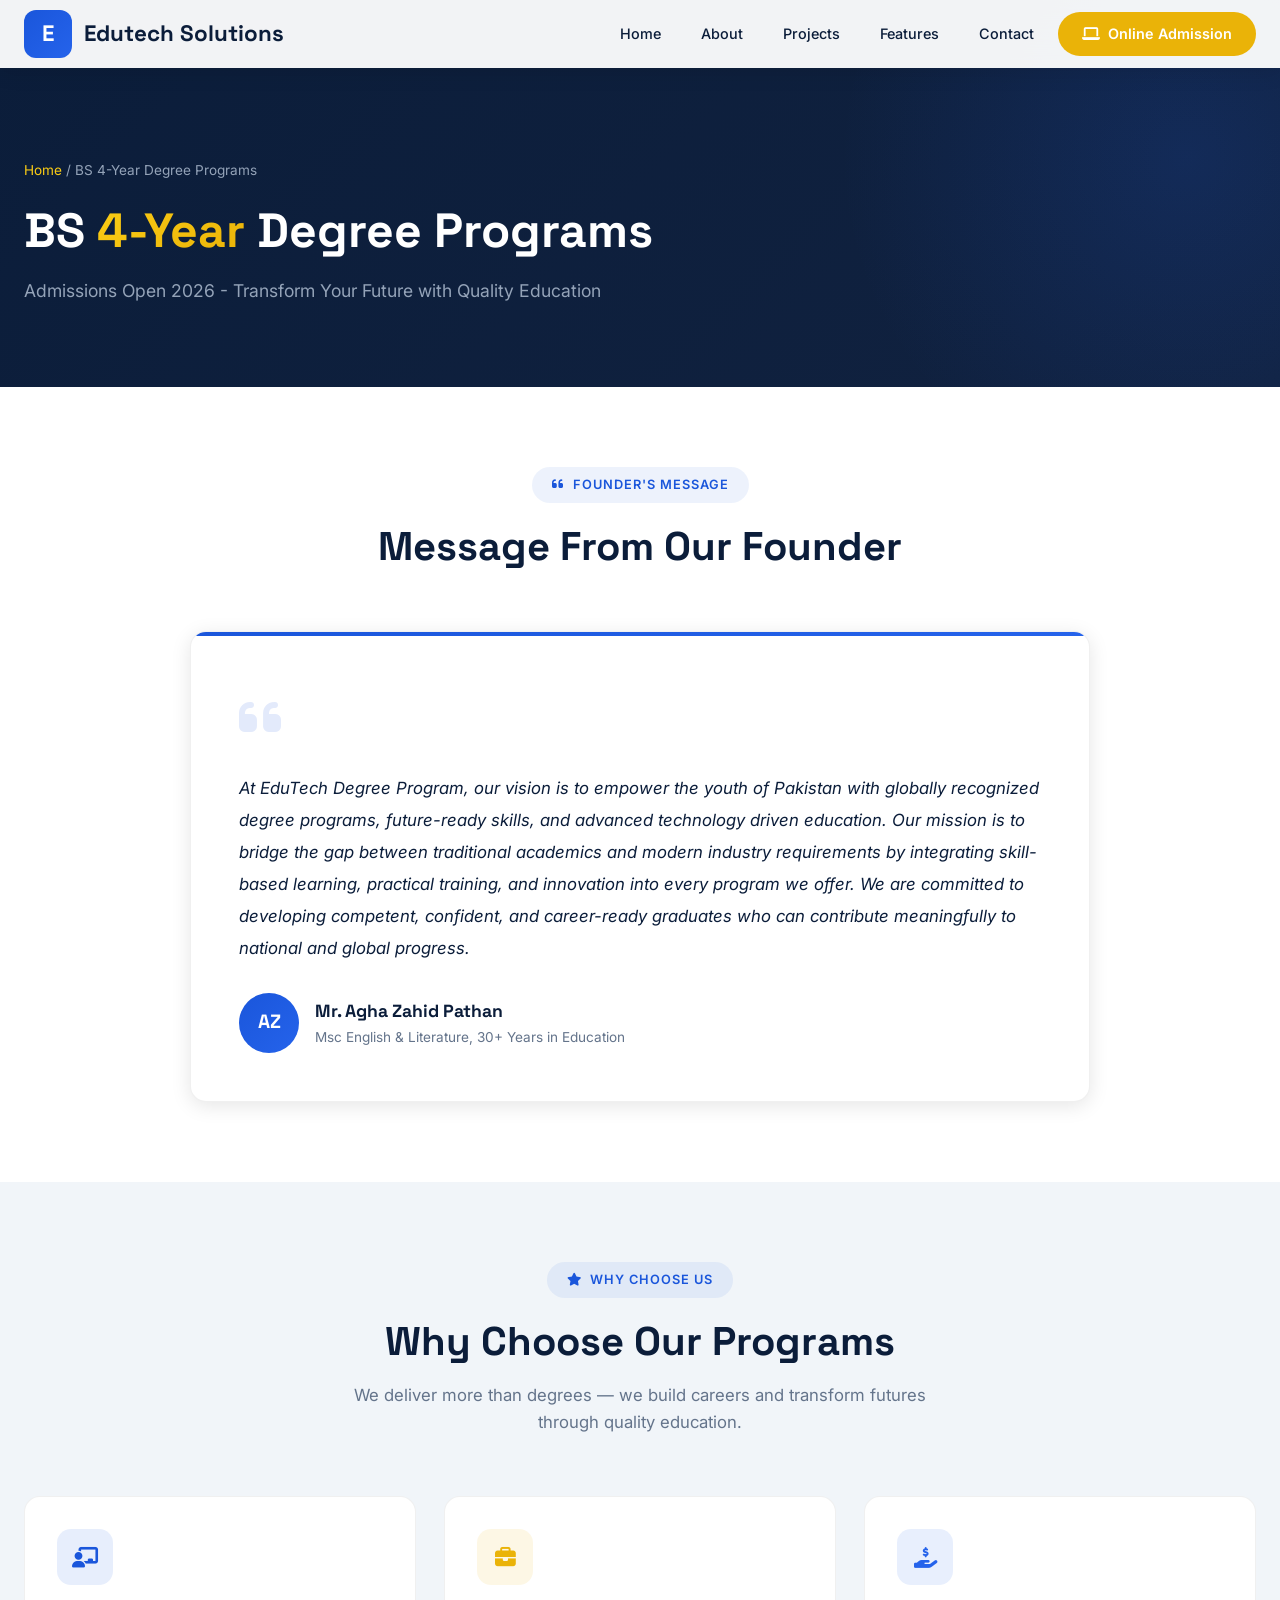
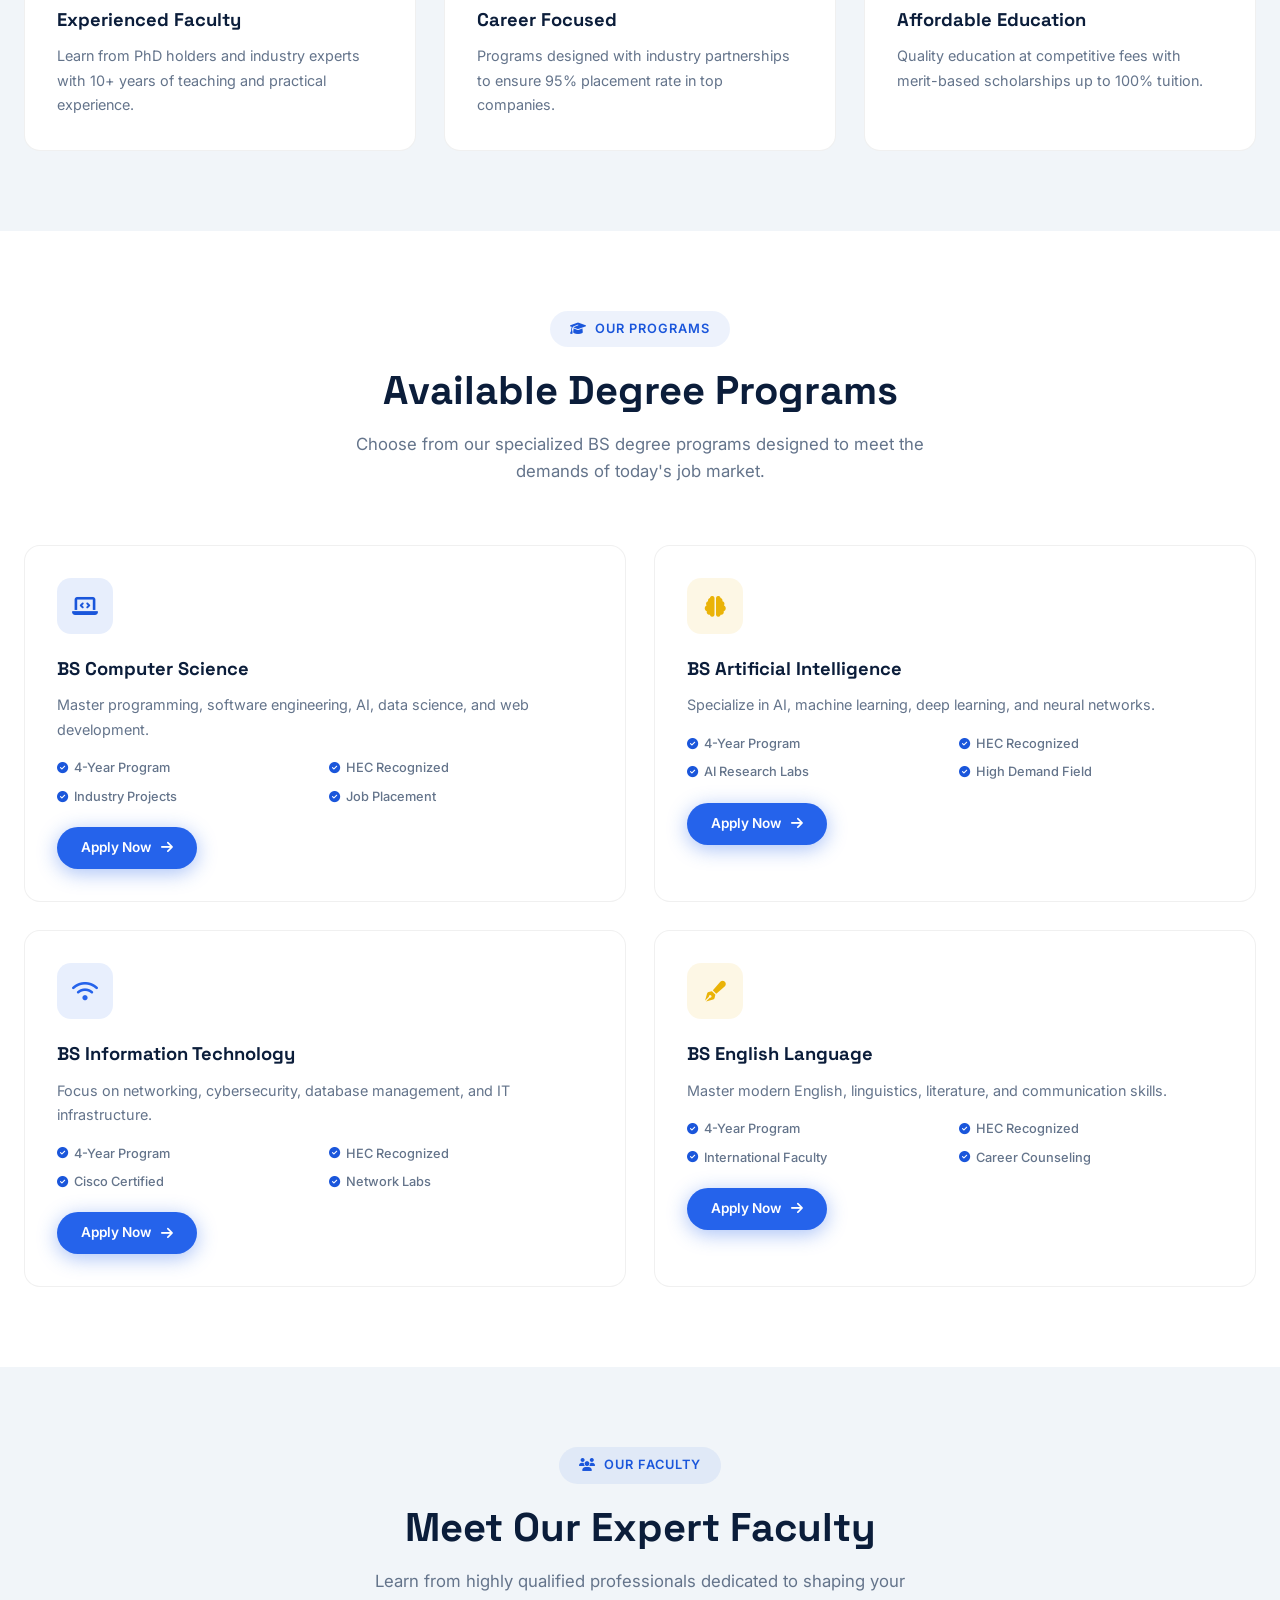
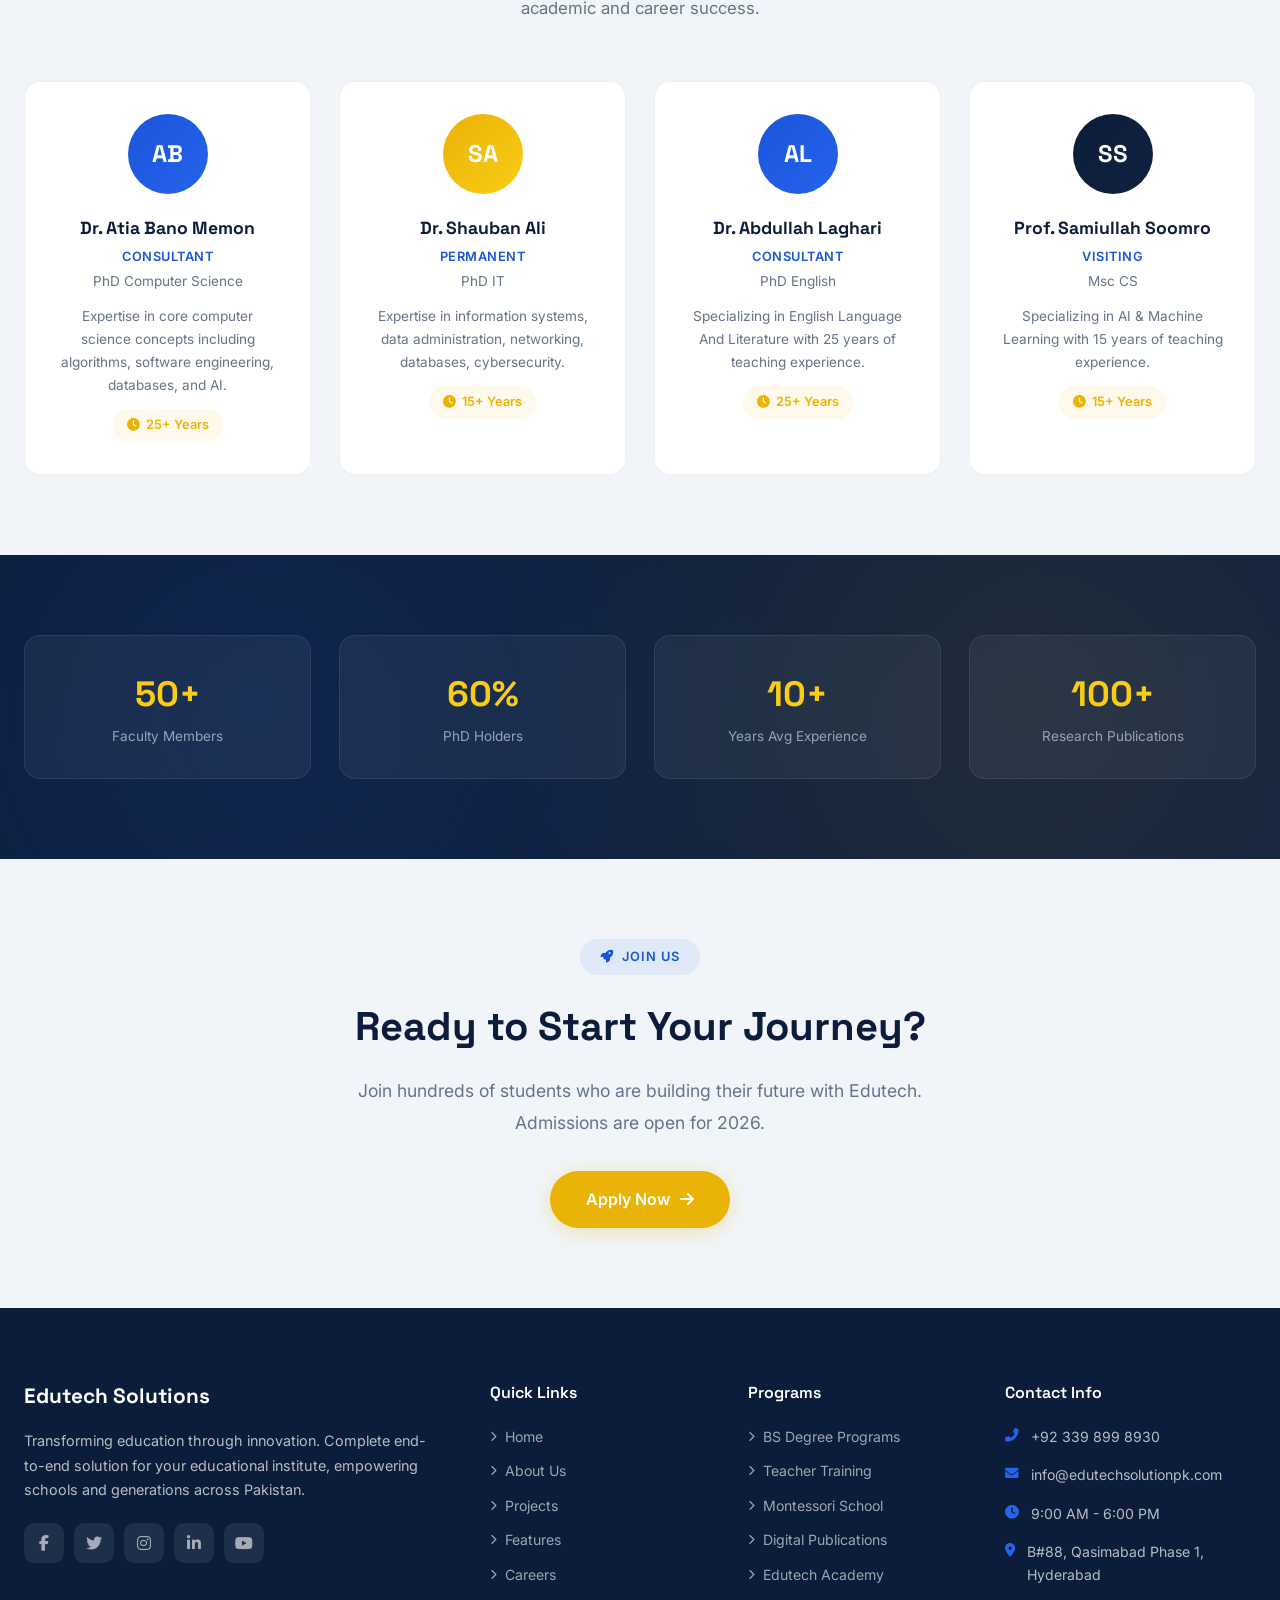
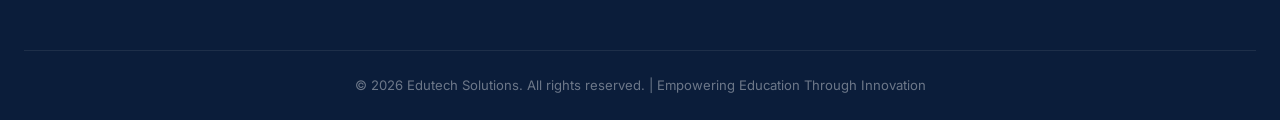
==== apply.html @ aa43ed93 "Initial commit - Edutech Solutions website" ====
<!DOCTYPE html>
<html lang="en">
<head>
    <meta charset="UTF-8">
    <meta name="viewport" content="width=device-width, initial-scale=1.0">
    <title>BS Degree Programs & Admission - Edutech Solutions Pakistan</title>
    <link rel="preconnect" href="https://fonts.googleapis.com">
    <link href="https://fonts.googleapis.com/css2?family=Inter:wght@300;400;500;600;700;800;900&family=Space+Grotesk:wght@400;500;600;700&display=swap" rel="stylesheet">
    <link rel="stylesheet" href="https://cdnjs.cloudflare.com/ajax/libs/font-awesome/6.5.0/css/all.min.css">
    <link rel="stylesheet" href="styles.css">
    <style>
        .program-card {
            background: var(--white);
            border: 1px solid rgba(0,0,0,0.06);
            border-radius: var(--radius);
            padding: 32px;
            transition: all 0.4s cubic-bezier(0.4, 0, 0.2, 1);
            position: relative;
            overflow: hidden;
        }
        .program-card::before {
            content: '';
            position: absolute;
            top: 0; left: 0; right: 0;
            height: 4px;
            background: var(--gradient-1);
            transform: scaleX(0);
            transition: transform 0.4s ease;
        }
        .program-card:hover::before {
            transform: scaleX(1);
        }
        .program-card:hover {
            transform: translateY(-6px);
            box-shadow: var(--shadow-lg);
            border-color: transparent;
        }
        .program-card .card-icon {
            width: 56px; height: 56px;
            border-radius: 14px;
            display: flex;
            align-items: center;
            justify-content: center;
            font-size: 1.3rem;
            margin-bottom: 20px;
            background: rgba(26,86,219,0.1);
            color: var(--primary);
        }
        .program-card h3 {
            font-family: 'Space Grotesk', sans-serif;
            font-size: 1.15rem;
            font-weight: 700;
            color: var(--dark);
            margin-bottom: 10px;
        }
        .program-card p {
            color: var(--gray);
            font-size: 0.9rem;
            line-height: 1.7;
            margin-bottom: 16px;
        }
        .program-card .btn {
            padding: 10px 24px;
            font-size: 0.85rem;
        }
        .features-grid {
            display: grid;
            grid-template-columns: 1fr 1fr;
            gap: 8px;
            margin-bottom: 20px;
        }
        .features-grid span {
            display: inline-flex;
            align-items: center;
            gap: 6px;
            font-size: 0.8rem;
            color: var(--gray);
            font-weight: 500;
        }
        .features-grid span i {
            color: var(--primary);
            font-size: 0.7rem;
        }
        .founder-card {
            max-width: 900px;
            margin: 0 auto;
            background: var(--white);
            border: 1px solid rgba(0,0,0,0.06);
            border-radius: var(--radius);
            padding: 48px;
            position: relative;
            overflow: hidden;
            box-shadow: var(--shadow-md);
        }
        .founder-card::before {
            content: '';
            position: absolute;
            top: 0; left: 0; right: 0;
            height: 4px;
            background: var(--gradient-1);
        }
        .founder-card .quote-icon {
            font-size: 3rem;
            color: rgba(26,86,219,0.12);
            margin-bottom: 16px;
        }
        .founder-card blockquote {
            font-size: 1.05rem;
            line-height: 1.9;
            color: var(--dark);
            font-style: italic;
            margin-bottom: 28px;
            position: relative;
        }
        .founder-card .founder-info {
            display: flex;
            align-items: center;
            gap: 16px;
        }
        .founder-card .founder-avatar {
            width: 60px; height: 60px;
            border-radius: 50%;
            background: var(--gradient-1);
            display: flex;
            align-items: center;
            justify-content: center;
            color: var(--white);
            font-size: 1.2rem;
            font-weight: 700;
            font-family: 'Space Grotesk', sans-serif;
            flex-shrink: 0;
        }
        .founder-card .founder-name {
            font-family: 'Space Grotesk', sans-serif;
            font-size: 1.1rem;
            font-weight: 700;
            color: var(--dark);
            margin-bottom: 2px;
        }
        .founder-card .founder-title {
            font-size: 0.85rem;
            color: var(--gray);
        }
        .faculty-card {
            background: var(--white);
            border: 1px solid rgba(0,0,0,0.06);
            border-radius: var(--radius);
            padding: 32px;
            text-align: center;
            transition: all 0.4s cubic-bezier(0.4, 0, 0.2, 1);
        }
        .faculty-card:hover {
            transform: translateY(-6px);
            box-shadow: var(--shadow-lg);
            border-color: transparent;
        }
        .faculty-card .avatar {
            width: 80px; height: 80px;
            border-radius: 50%;
            background: var(--gradient-1);
            display: flex;
            align-items: center;
            justify-content: center;
            margin: 0 auto 20px;
            color: var(--white);
            font-size: 1.5rem;
            font-weight: 700;
            font-family: 'Space Grotesk', sans-serif;
        }
        .faculty-card h3 {
            font-family: 'Space Grotesk', sans-serif;
            font-size: 1.1rem;
            font-weight: 700;
            color: var(--dark);
            margin-bottom: 4px;
        }
        .faculty-card .designation {
            font-size: 0.8rem;
            color: var(--primary);
            font-weight: 600;
            text-transform: uppercase;
            letter-spacing: 0.5px;
            margin-bottom: 4px;
        }
        .faculty-card .qualification {
            font-size: 0.85rem;
            color: var(--gray);
            margin-bottom: 12px;
        }
        .faculty-card p {
            font-size: 0.85rem;
            color: var(--gray);
            line-height: 1.7;
            margin-bottom: 12px;
        }
        .faculty-card .experience {
            display: inline-flex;
            align-items: center;
            gap: 6px;
            font-size: 0.8rem;
            font-weight: 600;
            color: var(--accent);
            background: rgba(234,179,8,0.08);
            padding: 6px 14px;
            border-radius: 50px;
        }
        .stats-section {
            background: var(--gradient-2);
            position: relative;
            overflow: hidden;
        }
        .stats-section::before {
            content: '';
            position: absolute; inset: 0;
            background-image: radial-gradient(circle at 20% 50%, rgba(37,99,235,0.1) 0%, transparent 50%),
            radial-gradient(circle at 80% 50%, rgba(234,179,8,0.08) 0%, transparent 50%);
        }
        .stats-section .container { position: relative; z-index: 2; }
        .stats-grid {
            display: grid;
            grid-template-columns: repeat(4, 1fr);
            gap: 28px;
        }
        .cta-section {
            background: var(--light);
            text-align: center;
        }
        .cta-section h2 {
            font-family: 'Space Grotesk', sans-serif;
            font-size: 2.5rem;
            font-weight: 800;
            color: var(--dark);
            margin-bottom: 16px;
        }
        .cta-section p {
            color: var(--gray);
            font-size: 1.1rem;
            max-width: 600px;
            margin: 0 auto 32px;
            line-height: 1.8;
        }
        @media (max-width: 768px) {
            .features-grid {
                grid-template-columns: 1fr;
            }
            .founder-card {
                padding: 28px;
            }
            .stats-grid {
                grid-template-columns: 1fr 1fr;
            }
            .cta-section h2 {
                font-size: 1.8rem;
            }
        }
    </style>
</head>
<body>

    <!-- Navbar -->
    <nav class="navbar" id="navbar">
        <div class="container">
            <a href="index.html" class="logo">
                <div class="logo-icon">E</div>
                <span class="logo-text">Edutech Solutions</span>
            </a>
            <ul class="nav-links" id="navLinks">
                <li><a href="index.html">Home</a></li>
                <li><a href="index.html#about">About</a></li>
                <li><a href="index.html#projects">Projects</a></li>
                <li><a href="index.html#features">Features</a></li>
                <li><a href="index.html#contact">Contact</a></li>
                <li><a href="apply.html" class="nav-cta"><i class="fas fa-laptop"></i> Online Admission</a></li>
            </ul>
            <div class="hamburger" id="hamburger">
                <span></span>
                <span></span>
                <span></span>
            </div>
        </div>
    </nav>

    <!-- Page Hero -->
    <section class="page-hero">
        <div class="container">
            <div class="breadcrumb">
                <a href="index.html">Home</a> / BS 4-Year Degree Programs
            </div>
            <h1>BS <span class="highlight">4-Year</span> Degree Programs</h1>
            <p>Admissions Open 2026 - Transform Your Future with Quality Education</p>
        </div>
    </section>

    <!-- Founder's Message -->
    <section>
        <div class="container">
            <div class="section-header reveal">
                <div class="section-tag"><i class="fas fa-quote-left"></i> Founder's Message</div>
                <h2>Message From Our Founder</h2>
            </div>
            <div class="founder-card reveal">
                <div class="quote-icon"><i class="fas fa-quote-left"></i></div>
                <blockquote>
                    At EduTech Degree Program, our vision is to empower the youth of Pakistan with globally recognized degree programs, future-ready skills, and advanced technology driven education. Our mission is to bridge the gap between traditional academics and modern industry requirements by integrating skill-based learning, practical training, and innovation into every program we offer. We are committed to developing competent, confident, and career-ready graduates who can contribute meaningfully to national and global progress.
                </blockquote>
                <div class="founder-info">
                    <div class="founder-avatar">AZ</div>
                    <div>
                        <div class="founder-name">Mr. Agha Zahid Pathan</div>
                        <div class="founder-title">Msc English & Literature, 30+ Years in Education</div>
                    </div>
                </div>
            </div>
        </div>
    </section>

    <!-- Why Choose Us -->
    <section style="background: var(--light);">
        <div class="container">
            <div class="section-header reveal">
                <div class="section-tag"><i class="fas fa-star"></i> Why Choose Us</div>
                <h2>Why Choose Our Programs</h2>
                <p>We deliver more than degrees — we build careers and transform futures through quality education.</p>
            </div>
            <div class="card-grid card-grid-3">
                <div class="card reveal">
                    <div class="card-icon ci-blue"><i class="fas fa-chalkboard-teacher"></i></div>
                    <h3>Experienced Faculty</h3>
                    <p>Learn from PhD holders and industry experts with 10+ years of teaching and practical experience.</p>
                </div>
                <div class="card reveal">
                    <div class="card-icon ci-yellow"><i class="fas fa-briefcase"></i></div>
                    <h3>Career Focused</h3>
                    <p>Programs designed with industry partnerships to ensure 95% placement rate in top companies.</p>
                </div>
                <div class="card reveal">
                    <div class="card-icon ci-blue-light"><i class="fas fa-hand-holding-usd"></i></div>
                    <h3>Affordable Education</h3>
                    <p>Quality education at competitive fees with merit-based scholarships up to 100% tuition.</p>
                </div>
            </div>
        </div>
    </section>

    <!-- Degree Programs -->
    <section>
        <div class="container">
            <div class="section-header reveal">
                <div class="section-tag"><i class="fas fa-graduation-cap"></i> Our Programs</div>
                <h2>Available Degree Programs</h2>
                <p>Choose from our specialized BS degree programs designed to meet the demands of today's job market.</p>
            </div>
            <div class="card-grid card-grid-2">
                <div class="program-card reveal">
                    <div class="card-icon"><i class="fas fa-laptop-code"></i></div>
                    <h3>BS Computer Science</h3>
                    <p>Master programming, software engineering, AI, data science, and web development.</p>
                    <div class="features-grid">
                        <span><i class="fas fa-check-circle"></i> 4-Year Program</span>
                        <span><i class="fas fa-check-circle"></i> HEC Recognized</span>
                        <span><i class="fas fa-check-circle"></i> Industry Projects</span>
                        <span><i class="fas fa-check-circle"></i> Job Placement</span>
                    </div>
                    <a href="#apply" class="btn btn-primary">Apply Now <i class="fas fa-arrow-right"></i></a>
                </div>
                <div class="program-card reveal">
                    <div class="card-icon" style="background: rgba(234,179,8,0.1); color: var(--accent);"><i class="fas fa-brain"></i></div>
                    <h3>BS Artificial Intelligence</h3>
                    <p>Specialize in AI, machine learning, deep learning, and neural networks.</p>
                    <div class="features-grid">
                        <span><i class="fas fa-check-circle"></i> 4-Year Program</span>
                        <span><i class="fas fa-check-circle"></i> HEC Recognized</span>
                        <span><i class="fas fa-check-circle"></i> AI Research Labs</span>
                        <span><i class="fas fa-check-circle"></i> High Demand Field</span>
                    </div>
                    <a href="#apply" class="btn btn-primary">Apply Now <i class="fas fa-arrow-right"></i></a>
                </div>
                <div class="program-card reveal">
                    <div class="card-icon" style="background: rgba(37,99,235,0.1); color: var(--primary-light);"><i class="fas fa-wifi"></i></div>
                    <h3>BS Information Technology</h3>
                    <p>Focus on networking, cybersecurity, database management, and IT infrastructure.</p>
                    <div class="features-grid">
                        <span><i class="fas fa-check-circle"></i> 4-Year Program</span>
                        <span><i class="fas fa-check-circle"></i> HEC Recognized</span>
                        <span><i class="fas fa-check-circle"></i> Cisco Certified</span>
                        <span><i class="fas fa-check-circle"></i> Network Labs</span>
                    </div>
                    <a href="#apply" class="btn btn-primary">Apply Now <i class="fas fa-arrow-right"></i></a>
                </div>
                <div class="program-card reveal">
                    <div class="card-icon" style="background: rgba(234,179,8,0.1); color: var(--accent);"><i class="fas fa-pen-fancy"></i></div>
                    <h3>BS English Language</h3>
                    <p>Master modern English, linguistics, literature, and communication skills.</p>
                    <div class="features-grid">
                        <span><i class="fas fa-check-circle"></i> 4-Year Program</span>
                        <span><i class="fas fa-check-circle"></i> HEC Recognized</span>
                        <span><i class="fas fa-check-circle"></i> International Faculty</span>
                        <span><i class="fas fa-check-circle"></i> Career Counseling</span>
                    </div>
                    <a href="#apply" class="btn btn-primary">Apply Now <i class="fas fa-arrow-right"></i></a>
                </div>
            </div>
        </div>
    </section>

    <!-- Faculty Section -->
    <section style="background: var(--light);">
        <div class="container">
            <div class="section-header reveal">
                <div class="section-tag"><i class="fas fa-users"></i> Our Faculty</div>
                <h2>Meet Our Expert Faculty</h2>
                <p>Learn from highly qualified professionals dedicated to shaping your academic and career success.</p>
            </div>
            <div class="card-grid card-grid-4">
                <div class="faculty-card reveal">
                    <div class="avatar">AB</div>
                    <h3>Dr. Atia Bano Memon</h3>
                    <div class="designation">Consultant</div>
                    <div class="qualification">PhD Computer Science</div>
                    <p>Expertise in core computer science concepts including algorithms, software engineering, databases, and AI.</p>
                    <div class="experience"><i class="fas fa-clock"></i> 25+ Years</div>
                </div>
                <div class="faculty-card reveal">
                    <div class="avatar" style="background: linear-gradient(135deg, #eab308 0%, #facc15 100%);">SA</div>
                    <h3>Dr. Shauban Ali</h3>
                    <div class="designation">Permanent</div>
                    <div class="qualification">PhD IT</div>
                    <p>Expertise in information systems, data administration, networking, databases, cybersecurity.</p>
                    <div class="experience"><i class="fas fa-clock"></i> 15+ Years</div>
                </div>
                <div class="faculty-card reveal">
                    <div class="avatar" style="background: linear-gradient(135deg, #1a56db 0%, #2563eb 100%);">AL</div>
                    <h3>Dr. Abdullah Laghari</h3>
                    <div class="designation">Consultant</div>
                    <div class="qualification">PhD English</div>
                    <p>Specializing in English Language And Literature with 25 years of teaching experience.</p>
                    <div class="experience"><i class="fas fa-clock"></i> 25+ Years</div>
                </div>
                <div class="faculty-card reveal">
                    <div class="avatar" style="background: linear-gradient(135deg, #0b1d3a 0%, #112240 100%);">SS</div>
                    <h3>Prof. Samiullah Soomro</h3>
                    <div class="designation">Visiting</div>
                    <div class="qualification">Msc CS</div>
                    <p>Specializing in AI & Machine Learning with 15 years of teaching experience.</p>
                    <div class="experience"><i class="fas fa-clock"></i> 15+ Years</div>
                </div>
            </div>
        </div>
    </section>

    <!-- Stats Section -->
    <section class="stats-section" style="padding: 80px 0;">
        <div class="container">
            <div class="stats-grid">
                <div class="stat-box reveal">
                    <h3>50+</h3>
                    <p>Faculty Members</p>
                </div>
                <div class="stat-box reveal">
                    <h3>60%</h3>
                    <p>PhD Holders</p>
                </div>
                <div class="stat-box reveal">
                    <h3>10+</h3>
                    <p>Years Avg Experience</p>
                </div>
                <div class="stat-box reveal">
                    <h3>100+</h3>
                    <p>Research Publications</p>
                </div>
            </div>
        </div>
    </section>

    <!-- CTA Section -->
    <section class="cta-section">
        <div class="container">
            <div class="reveal">
                <div class="section-tag"><i class="fas fa-rocket"></i> Join Us</div>
                <h2>Ready to Start Your Journey?</h2>
                <p>Join hundreds of students who are building their future with Edutech. Admissions are open for 2026.</p>
                <a href="#apply" class="btn btn-accent" style="font-size: 1rem; padding: 16px 36px;">Apply Now <i class="fas fa-arrow-right"></i></a>
            </div>
        </div>
    </section>

    <!-- Footer -->
    <footer class="footer">
        <div class="container">
            <div class="footer-grid">
                <div class="footer-brand">
                    <span class="logo-text">Edutech Solutions</span>
                    <p>Transforming education through innovation. Complete end-to-end solution for your educational institute, empowering schools and generations across Pakistan.</p>
                    <div class="social-links">
                        <a href="#"><i class="fab fa-facebook-f"></i></a>
                        <a href="#"><i class="fab fa-twitter"></i></a>
                        <a href="#"><i class="fab fa-instagram"></i></a>
                        <a href="#"><i class="fab fa-linkedin-in"></i></a>
                        <a href="#"><i class="fab fa-youtube"></i></a>
                    </div>
                </div>
                <div>
                    <h4>Quick Links</h4>
                    <ul class="footer-links">
                        <li><a href="index.html"><i class="fas fa-chevron-right" style="font-size:0.65rem;"></i> Home</a></li>
                        <li><a href="index.html#about"><i class="fas fa-chevron-right" style="font-size:0.65rem;"></i> About Us</a></li>
                        <li><a href="index.html#projects"><i class="fas fa-chevron-right" style="font-size:0.65rem;"></i> Projects</a></li>
                        <li><a href="index.html#features"><i class="fas fa-chevron-right" style="font-size:0.65rem;"></i> Features</a></li>
                        <li><a href="career.html"><i class="fas fa-chevron-right" style="font-size:0.65rem;"></i> Careers</a></li>
                    </ul>
                </div>
                <div>
                    <h4>Programs</h4>
                    <ul class="footer-links">
                        <li><a href="apply.html"><i class="fas fa-chevron-right" style="font-size:0.65rem;"></i> BS Degree Programs</a></li>
                        <li><a href="edu-tr.html"><i class="fas fa-chevron-right" style="font-size:0.65rem;"></i> Teacher Training</a></li>
                        <li><a href="edu-mn.html"><i class="fas fa-chevron-right" style="font-size:0.65rem;"></i> Montessori School</a></li>
                        <li><a href="edu-pub.html"><i class="fas fa-chevron-right" style="font-size:0.65rem;"></i> Digital Publications</a></li>
                        <li><a href="edu-aca.html"><i class="fas fa-chevron-right" style="font-size:0.65rem;"></i> Edutech Academy</a></li>
                    </ul>
                </div>
                <div>
                    <h4>Contact Info</h4>
                    <div class="footer-contact-item">
                        <i class="fas fa-phone-alt"></i>
                        <p>+92 339 899 8930</p>
                    </div>
                    <div class="footer-contact-item">
                        <i class="fas fa-envelope"></i>
                        <p>info@edutechsolutionpk.com</p>
                    </div>
                    <div class="footer-contact-item">
                        <i class="fas fa-clock"></i>
                        <p>9:00 AM - 6:00 PM</p>
                    </div>
                    <div class="footer-contact-item">
                        <i class="fas fa-map-marker-alt"></i>
                        <p>B#88, Qasimabad Phase 1, Hyderabad</p>
                    </div>
                </div>
            </div>
            <div class="footer-bottom">
                &copy; 2026 Edutech Solutions. All rights reserved. | Empowering Education Through Innovation
            </div>
        </div>
    </footer>

    <script>
        const navbar = document.getElementById('navbar');
        window.addEventListener('scroll', () => {
            if (window.scrollY > 50) {
                navbar.classList.add('scrolled');
            } else {
                navbar.classList.remove('scrolled');
            }
        });

        const hamburger = document.getElementById('hamburger');
        const navLinks = document.getElementById('navLinks');
        hamburger.addEventListener('click', () => {
            hamburger.classList.toggle('active');
            navLinks.classList.toggle('active');
        });

        navLinks.querySelectorAll('a').forEach(link => {
            link.addEventListener('click', () => {
                hamburger.classList.remove('active');
                navLinks.classList.remove('active');
            });
        });

        const reveals = document.querySelectorAll('.reveal');
        const revealObserver = new IntersectionObserver((entries) => {
            entries.forEach(entry => {
                if (entry.isIntersecting) {
                    entry.target.classList.add('active');
                }
            });
        }, { threshold: 0.1, rootMargin: '0px 0px -50px 0px' });

        reveals.forEach(el => revealObserver.observe(el));

        document.querySelectorAll('.faq-question').forEach(button => {
            button.addEventListener('click', () => {
                const item = button.parentElement;
                const isActive = item.classList.contains('active');
                document.querySelectorAll('.faq-item').forEach(i => i.classList.remove('active'));
                if (!isActive) item.classList.add('active');
            });
        });
    </script>
</body>
</html>
---- styles.css ----
:root {
    --primary: #1a56db;
    --primary-light: #2563eb;
    --primary-dark: #1040a0;
    --accent: #eab308;
    --accent-light: #facc15;
    --dark: #0b1d3a;
    --dark-2: #112240;
    --gray: #64748b;
    --gray-light: #94a3b8;
    --light: #f1f5f9;
    --white: #ffffff;
    --gradient-1: linear-gradient(135deg, #1a56db 0%, #2563eb 100%);
    --gradient-2: linear-gradient(135deg, #0b1d3a 0%, #112240 100%);
    --gradient-3: linear-gradient(135deg, #eab308 0%, #facc15 100%);
    --shadow-sm: 0 1px 3px rgba(0,0,0,0.1);
    --shadow-md: 0 4px 20px rgba(0,0,0,0.1);
    --shadow-lg: 0 10px 40px rgba(0,0,0,0.15);
    --shadow-xl: 0 20px 60px rgba(0,0,0,0.2);
    --radius: 16px;
    --radius-sm: 8px;
}

* { margin: 0; padding: 0; box-sizing: border-box; }
html { scroll-behavior: smooth; }
body {
    font-family: 'Inter', sans-serif;
    color: var(--dark);
    background: var(--white);
    overflow-x: hidden;
    line-height: 1.6;
}

/* NAVBAR */
.navbar {
    position: fixed; top: 0; width: 100%; z-index: 1000;
    padding: 16px 0; transition: all 0.4s cubic-bezier(0.4, 0, 0.2, 1);
    background: rgba(255,255,255,0.95);
    backdrop-filter: blur(20px);
    box-shadow: var(--shadow-md);
    padding: 10px 0;
}
.navbar .container { display: flex; align-items: center; justify-content: space-between; }
.logo { display: flex; align-items: center; gap: 12px; text-decoration: none; }
.logo-icon {
    width: 48px; height: 48px; background: var(--gradient-1); border-radius: 12px;
    display: flex; align-items: center; justify-content: center;
    color: var(--white); font-size: 1.4rem; font-weight: 800;
    font-family: 'Space Grotesk', sans-serif; transition: transform 0.3s ease;
}
.logo:hover .logo-icon { transform: scale(1.05) rotate(-3deg); }
.logo-text {
    font-family: 'Space Grotesk', sans-serif; font-size: 1.4rem;
    font-weight: 700; color: var(--dark);
}
.nav-links { display: flex; align-items: center; gap: 8px; list-style: none; }
.nav-links a {
    text-decoration: none; color: var(--dark); font-weight: 500;
    font-size: 0.9rem; padding: 8px 16px; border-radius: var(--radius-sm);
    transition: all 0.3s ease;
}
.nav-links a:hover { background: rgba(26,86,219,0.1); color: var(--primary); }
.nav-cta {
    background: var(--accent) !important; color: var(--white) !important;
    padding: 10px 24px !important; border-radius: 50px !important;
    font-weight: 600 !important; display: inline-flex !important;
    align-items: center !important; gap: 8px !important;
}
.nav-cta:hover { background: #ca8a04 !important; transform: translateY(-2px); box-shadow: 0 4px 15px rgba(234,179,8,0.4); }
.hamburger { display: none; flex-direction: column; gap: 5px; cursor: pointer; padding: 8px; z-index: 1001; }
.hamburger span { width: 26px; height: 2.5px; background: var(--dark); border-radius: 2px; transition: all 0.3s ease; }
.hamburger.active span:nth-child(1) { transform: rotate(45deg) translate(5px, 5px); }
.hamburger.active span:nth-child(2) { opacity: 0; }
.hamburger.active span:nth-child(3) { transform: rotate(-45deg) translate(5px, -5px); }

.container { max-width: 1280px; margin: 0 auto; padding: 0 24px; }

/* PAGE HERO */
.page-hero {
    background: var(--gradient-2); padding: 160px 0 80px; position: relative; overflow: hidden;
}
.page-hero::before {
    content: ''; position: absolute; top: -50%; right: -20%; width: 700px; height: 700px;
    background: radial-gradient(circle, rgba(37,99,235,0.15) 0%, transparent 70%); border-radius: 50%;
}
.page-hero .container { position: relative; z-index: 2; }
.page-hero .breadcrumb { color: var(--gray-light); font-size: 0.85rem; margin-bottom: 20px; }
.page-hero .breadcrumb a { color: var(--accent-light); text-decoration: none; }
.page-hero .breadcrumb a:hover { text-decoration: underline; }
.page-hero h1 {
    font-family: 'Space Grotesk', sans-serif; font-size: 3rem; font-weight: 800;
    color: var(--white); line-height: 1.2; margin-bottom: 16px;
}
.page-hero h1 .highlight {
    background: linear-gradient(135deg, var(--accent-light), var(--accent));
    -webkit-background-clip: text; -webkit-text-fill-color: transparent; background-clip: text;
}
.page-hero p { color: var(--gray-light); font-size: 1.1rem; max-width: 600px; line-height: 1.8; }

/* SECTIONS */
section { padding: 80px 0; }
.section-header { text-align: center; margin-bottom: 60px; }
.section-tag {
    display: inline-flex; align-items: center; gap: 8px;
    background: rgba(26,86,219,0.08); color: var(--primary);
    padding: 8px 20px; border-radius: 50px; font-size: 0.8rem;
    font-weight: 600; text-transform: uppercase; letter-spacing: 1px; margin-bottom: 20px;
}
.section-header h2 {
    font-family: 'Space Grotesk', sans-serif; font-size: 2.5rem;
    font-weight: 800; color: var(--dark); line-height: 1.2; margin-bottom: 16px;
}
.section-header p { color: var(--gray); font-size: 1.05rem; max-width: 600px; margin: 0 auto; }

/* BUTTONS */
.btn {
    display: inline-flex; align-items: center; gap: 10px; padding: 14px 28px;
    border-radius: 50px; font-size: 0.95rem; font-weight: 600; text-decoration: none;
    transition: all 0.3s cubic-bezier(0.4, 0, 0.2, 1); cursor: pointer;
    border: none; font-family: 'Inter', sans-serif;
}
.btn-primary { background: var(--primary-light); color: var(--white); box-shadow: 0 4px 20px rgba(37,99,235,0.4); }
.btn-primary:hover { background: var(--primary); transform: translateY(-3px); box-shadow: 0 8px 30px rgba(37,99,235,0.5); }
.btn-accent { background: var(--accent); color: var(--white); box-shadow: 0 4px 20px rgba(234,179,8,0.3); }
.btn-accent:hover { background: #ca8a04; transform: translateY(-3px); box-shadow: 0 8px 30px rgba(234,179,8,0.4); }
.btn-outline { background: transparent; color: var(--primary); border: 2px solid var(--primary); }
.btn-outline:hover { background: var(--primary); color: var(--white); transform: translateY(-3px); }
.btn-white { background: var(--white); color: var(--primary); box-shadow: 0 4px 20px rgba(0,0,0,0.15); }
.btn-white:hover { transform: translateY(-3px); box-shadow: 0 8px 30px rgba(0,0,0,0.2); }

/* CARDS */
.card-grid { display: grid; gap: 28px; }
.card-grid-2 { grid-template-columns: repeat(2, 1fr); }
.card-grid-3 { grid-template-columns: repeat(3, 1fr); }
.card-grid-4 { grid-template-columns: repeat(4, 1fr); }

.card {
    background: var(--white); border: 1px solid rgba(0,0,0,0.06);
    border-radius: var(--radius); padding: 32px; transition: all 0.4s cubic-bezier(0.4, 0, 0.2, 1);
}
.card:hover { transform: translateY(-6px); box-shadow: var(--shadow-lg); border-color: transparent; }
.card-icon {
    width: 56px; height: 56px; border-radius: 14px; display: flex;
    align-items: center; justify-content: center; font-size: 1.3rem; margin-bottom: 20px;
}
.ci-blue { background: rgba(26,86,219,0.1); color: var(--primary); }
.ci-yellow { background: rgba(234,179,8,0.1); color: var(--accent); }
.ci-blue-light { background: rgba(37,99,235,0.1); color: var(--primary-light); }

.card h3 {
    font-family: 'Space Grotesk', sans-serif; font-size: 1.15rem;
    font-weight: 700; color: var(--dark); margin-bottom: 10px;
}
.card p { color: var(--gray); font-size: 0.9rem; line-height: 1.7; }

/* DARK SECTION */
.dark-section { background: var(--gradient-2); color: var(--white); position: relative; overflow: hidden; }
.dark-section::before {
    content: ''; position: absolute; inset: 0;
    background-image: radial-gradient(circle at 20% 50%, rgba(37,99,235,0.1) 0%, transparent 50%),
    radial-gradient(circle at 80% 50%, rgba(234,179,8,0.08) 0%, transparent 50%);
}
.dark-section .container { position: relative; z-index: 2; }
.dark-section .section-tag { background: rgba(255,255,255,0.1); color: var(--accent-light); }
.dark-section .section-header h2 { color: var(--white); }
.dark-section .section-header p { color: var(--gray-light); }

/* LIST */
.feature-list { list-style: none; display: flex; flex-direction: column; gap: 16px; }
.feature-list li { display: flex; align-items: flex-start; gap: 14px; font-size: 0.95rem; color: var(--dark); line-height: 1.7; }
.feature-list li i { color: var(--primary); font-size: 1rem; margin-top: 4px; flex-shrink: 0; }

.dark-section .feature-list li { color: rgba(255,255,255,0.85); }
.dark-section .feature-list li i { color: var(--accent-light); }

/* PRICING */
.pricing-card {
    background: var(--white); border: 1px solid rgba(0,0,0,0.06); border-radius: 20px;
    padding: 40px; text-align: center; transition: all 0.4s ease; position: relative;
}
.pricing-card.featured { border: 2px solid var(--accent); transform: scale(1.03); }
.pricing-card.featured::before {
    content: 'Most Popular'; position: absolute; top: -14px; left: 50%; transform: translateX(-50%);
    background: var(--accent); color: var(--white); padding: 6px 20px; border-radius: 50px;
    font-size: 0.75rem; font-weight: 700; text-transform: uppercase; letter-spacing: 0.5px;
}
.pricing-card:hover { transform: translateY(-6px); box-shadow: var(--shadow-xl); }
.pricing-card.featured:hover { transform: scale(1.03) translateY(-6px); }
.pricing-card h3 {
    font-family: 'Space Grotesk', sans-serif; font-size: 1.3rem;
    font-weight: 700; color: var(--dark); margin-bottom: 8px;
}
.pricing-card .price {
    font-family: 'Space Grotesk', sans-serif; font-size: 2.5rem;
    font-weight: 800; color: var(--primary); margin: 16px 0;
}
.pricing-card .price span { font-size: 1rem; font-weight: 400; color: var(--gray); }
.pricing-card .features { list-style: none; text-align: left; margin: 24px 0; }
.pricing-card .features li { padding: 10px 0; border-bottom: 1px solid rgba(0,0,0,0.05); font-size: 0.9rem; color: var(--dark); display: flex; align-items: center; gap: 10px; }
.pricing-card .features li i { color: var(--primary); font-size: 0.8rem; }

/* TIMELINE */
.timeline { position: relative; padding-left: 40px; }
.timeline::before { content: ''; position: absolute; left: 14px; top: 0; bottom: 0; width: 2px; background: rgba(26,86,219,0.2); }
.timeline-item { position: relative; margin-bottom: 40px; }
.timeline-item::before {
    content: ''; position: absolute; left: -33px; top: 6px; width: 14px; height: 14px;
    background: var(--primary); border-radius: 50%; border: 3px solid var(--white);
    box-shadow: 0 0 0 3px rgba(26,86,219,0.2);
}
.timeline-item h4 { font-family: 'Space Grotesk', sans-serif; font-size: 1.1rem; font-weight: 700; color: var(--dark); margin-bottom: 6px; }
.timeline-item p { color: var(--gray); font-size: 0.9rem; line-height: 1.7; }

/* CONTACT FORM */
.contact-form-card {
    background: var(--white); border: 1px solid rgba(0,0,0,0.06);
    border-radius: var(--radius); padding: 40px; box-shadow: var(--shadow-sm);
}
.form-group { margin-bottom: 18px; }
.form-group label { display: block; font-size: 0.85rem; font-weight: 600; color: var(--dark); margin-bottom: 6px; }
.form-group input, .form-group textarea, .form-group select {
    width: 100%; padding: 13px 16px; border: 1.5px solid rgba(0,0,0,0.1);
    border-radius: var(--radius-sm); font-size: 0.9rem; font-family: 'Inter', sans-serif;
    color: var(--dark); background: var(--light); transition: all 0.3s ease; outline: none;
}
.form-group input:focus, .form-group textarea:focus, .form-group select:focus {
    border-color: var(--primary-light); background: var(--white);
    box-shadow: 0 0 0 4px rgba(37,99,235,0.1);
}
.form-group textarea { resize: vertical; min-height: 120px; }
.form-row { display: grid; grid-template-columns: 1fr 1fr; gap: 16px; }
.btn-submit {
    width: 100%; padding: 15px; background: var(--primary); color: var(--white); border: none;
    border-radius: var(--radius-sm); font-size: 0.95rem; font-weight: 600; cursor: pointer;
    transition: all 0.3s ease; font-family: 'Inter', sans-serif;
}
.btn-submit:hover { background: var(--primary-dark); transform: translateY(-2px); box-shadow: 0 4px 20px rgba(26,86,219,0.4); }

/* FAQ */
.faq-item { border: 1px solid rgba(0,0,0,0.06); border-radius: var(--radius-sm); margin-bottom: 12px; overflow: hidden; }
.faq-question {
    width: 100%; padding: 18px 24px; background: var(--white); border: none; cursor: pointer;
    display: flex; align-items: center; justify-content: space-between; font-size: 0.95rem;
    font-weight: 600; color: var(--dark); font-family: 'Inter', sans-serif; text-align: left;
}
.faq-question i { color: var(--primary); transition: transform 0.3s ease; font-size: 0.85rem; }
.faq-item.active .faq-question i { transform: rotate(180deg); }
.faq-answer { padding: 0 24px; max-height: 0; overflow: hidden; transition: all 0.3s ease; }
.faq-item.active .faq-answer { padding: 0 24px 20px; max-height: 500px; }
.faq-answer p { color: var(--gray); font-size: 0.9rem; line-height: 1.7; }

/* FOOTER */
.footer { background: var(--dark); color: rgba(255,255,255,0.7); padding: 72px 0 0; }
.footer-grid { display: grid; grid-template-columns: 2fr 1fr 1fr 1.2fr; gap: 48px; padding-bottom: 48px; border-bottom: 1px solid rgba(255,255,255,0.08); }
.footer-brand .logo-text { color: var(--white); font-size: 1.3rem; display: block; margin-bottom: 16px; }
.footer-brand p { font-size: 0.9rem; line-height: 1.7; margin-bottom: 20px; }
.social-links { display: flex; gap: 10px; }
.social-links a {
    width: 40px; height: 40px; border-radius: 10px; background: rgba(255,255,255,0.08);
    display: flex; align-items: center; justify-content: center;
    color: rgba(255,255,255,0.6); text-decoration: none; transition: all 0.3s ease;
}
.social-links a:hover { background: var(--primary-light); color: var(--white); transform: translateY(-3px); }
.footer h4 { font-family: 'Space Grotesk', sans-serif; font-size: 1rem; font-weight: 600; color: var(--white); margin-bottom: 20px; }
.footer-links { list-style: none; display: flex; flex-direction: column; gap: 12px; }
.footer-links a {
    color: rgba(255,255,255,0.6); text-decoration: none; font-size: 0.88rem;
    transition: all 0.3s ease; display: flex; align-items: center; gap: 8px;
}
.footer-links a:hover { color: var(--accent-light); transform: translateX(4px); }
.footer-contact-item { display: flex; align-items: flex-start; gap: 12px; margin-bottom: 16px; }
.footer-contact-item i { color: var(--primary-light); font-size: 0.85rem; margin-top: 3px; }
.footer-contact-item p { font-size: 0.88rem; }
.footer-bottom { padding: 24px 0; text-align: center; font-size: 0.82rem; color: rgba(255,255,255,0.4); }

/* SCROLL ANIMATIONS */
.reveal { opacity: 0; transform: translateY(30px); transition: all 0.8s cubic-bezier(0.4, 0, 0.2, 1); }
.reveal.active { opacity: 1; transform: translateY(0); }

/* STAT BOX */
.stat-box { text-align: center; padding: 30px; background: rgba(255,255,255,0.05); border: 1px solid rgba(255,255,255,0.08); border-radius: var(--radius); }
.stat-box h3 { font-family: 'Space Grotesk', sans-serif; font-size: 2.2rem; font-weight: 800; color: var(--accent-light); margin-bottom: 4px; }
.stat-box p { color: var(--gray-light); font-size: 0.85rem; }

/* RESPONSIVE */
@media (max-width: 1024px) {
    .card-grid-3, .card-grid-4 { grid-template-columns: repeat(2, 1fr); }
}
@media (max-width: 768px) {
    .nav-links {
        position: fixed; top: 0; right: -100%; width: 80%; max-width: 360px;
        height: 100vh; background: var(--white); flex-direction: column;
        padding: 100px 32px 32px; box-shadow: -10px 0 40px rgba(0,0,0,0.2);
        transition: right 0.4s ease; gap: 4px;
    }
    .nav-links.active { right: 0; }
    .nav-links a { color: var(--dark) !important; padding: 12px 16px; width: 100%; }
    .nav-links a:hover { background: rgba(26,86,219,0.08) !important; color: var(--primary) !important; }
    .hamburger { display: flex; }
    .page-hero h1 { font-size: 2rem; }
    .section-header h2 { font-size: 1.8rem; }
    .card-grid-2, .card-grid-3, .card-grid-4 { grid-template-columns: 1fr; }
    .form-row { grid-template-columns: 1fr; }
    .footer-grid { grid-template-columns: 1fr; }
    .pricing-card.featured { transform: none; }
    .pricing-card.featured:hover { transform: translateY(-6px); }
}
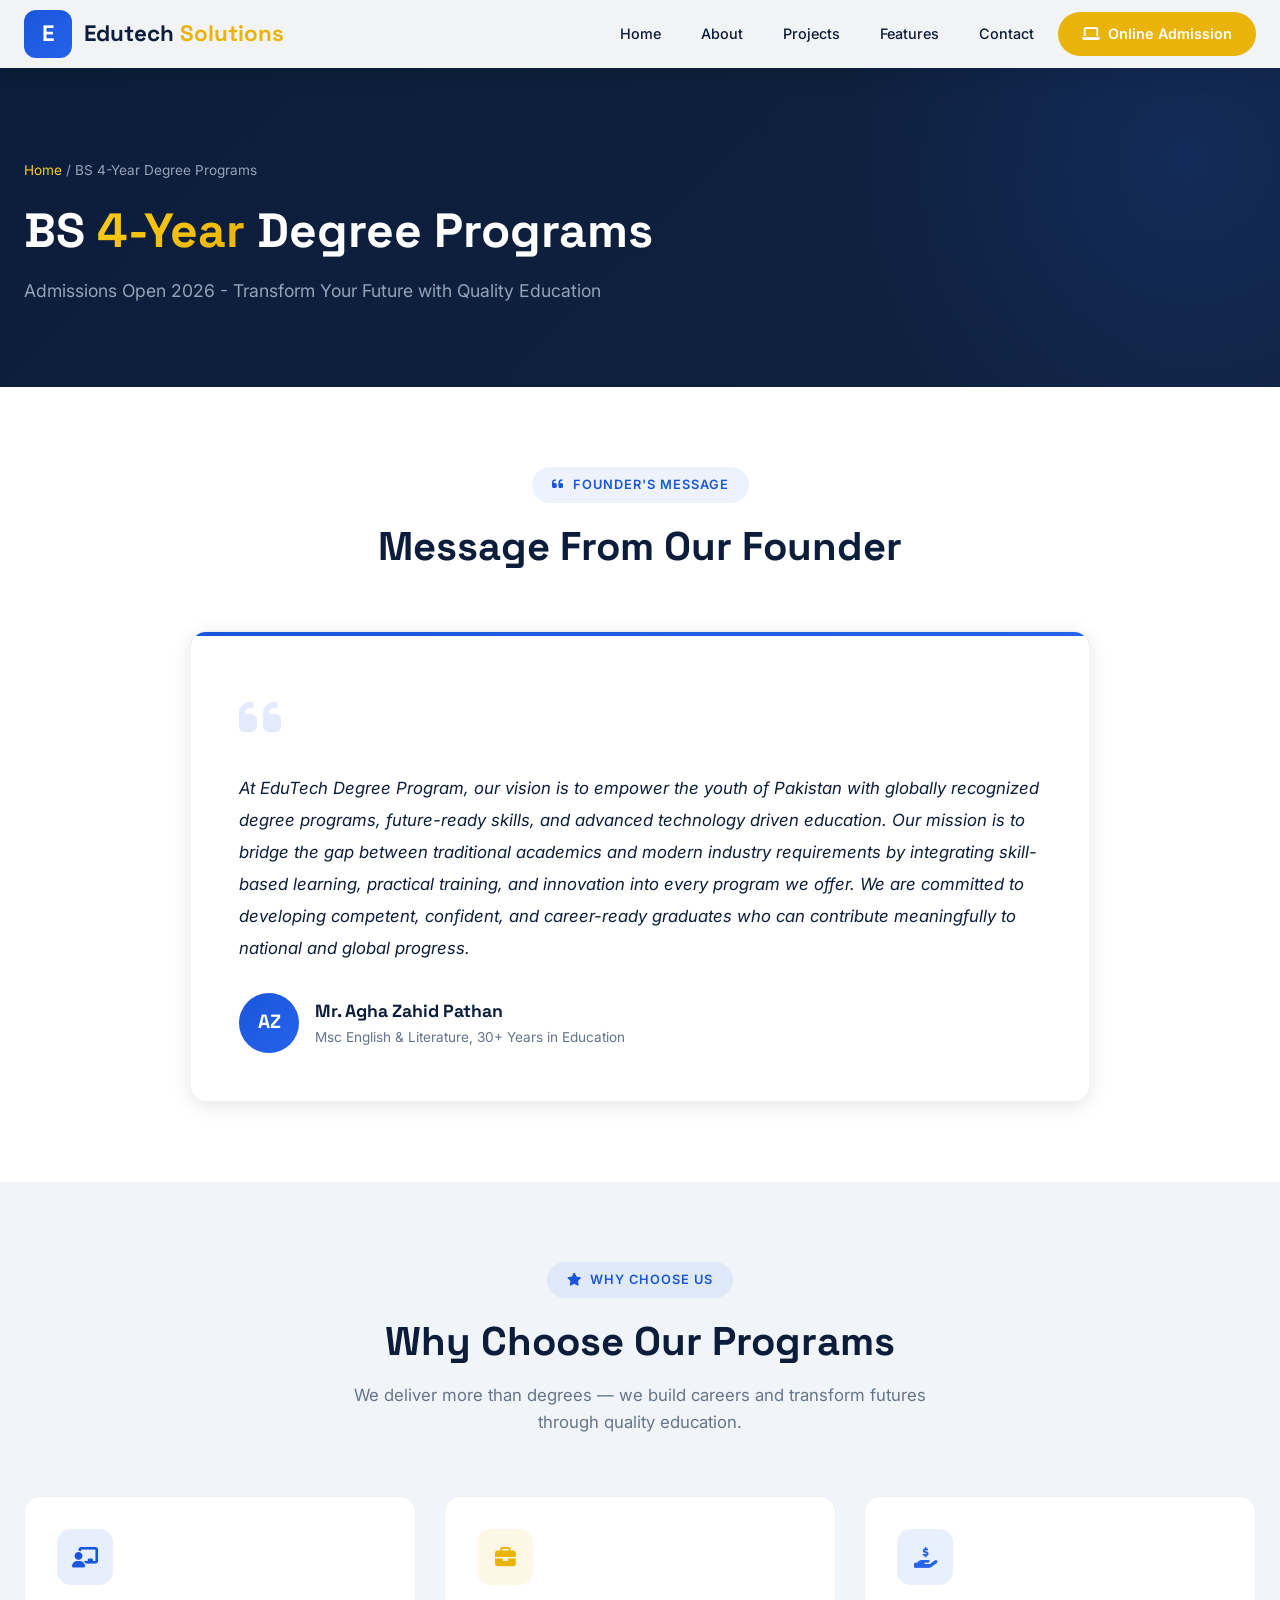
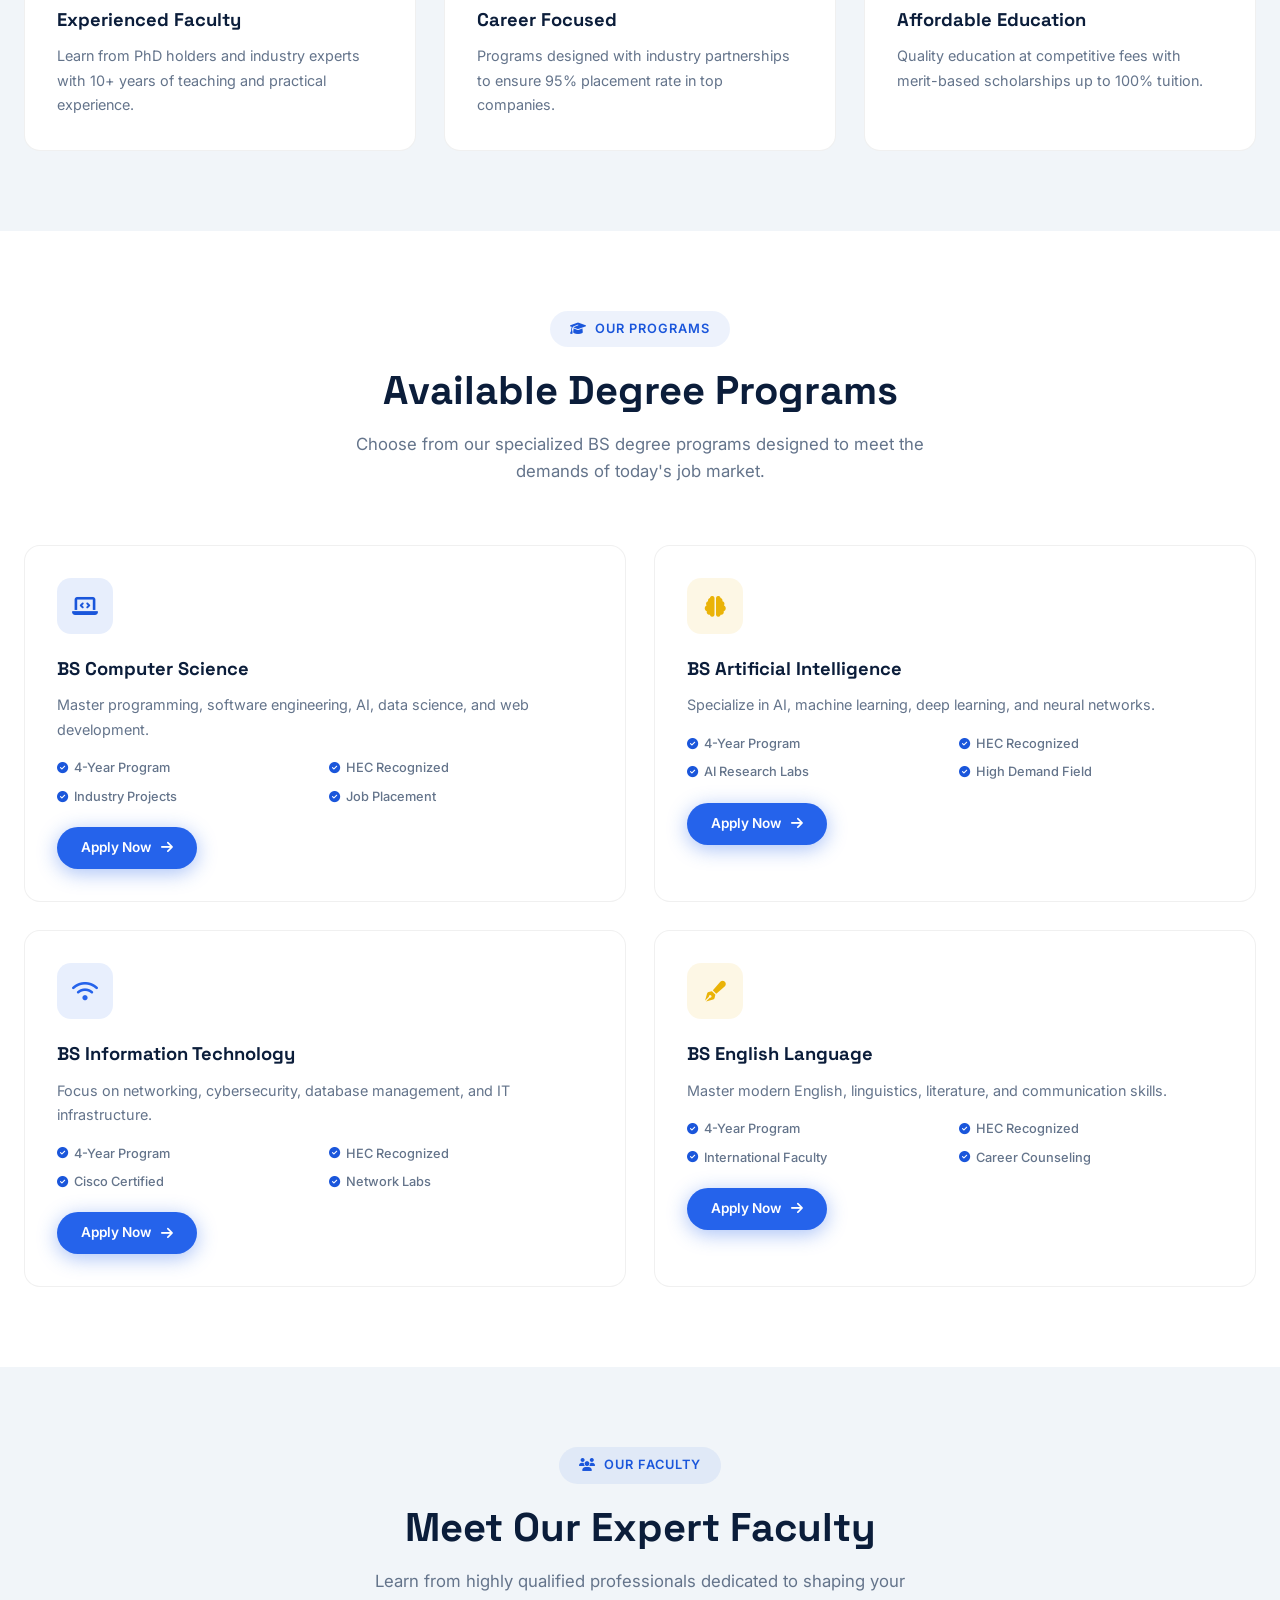
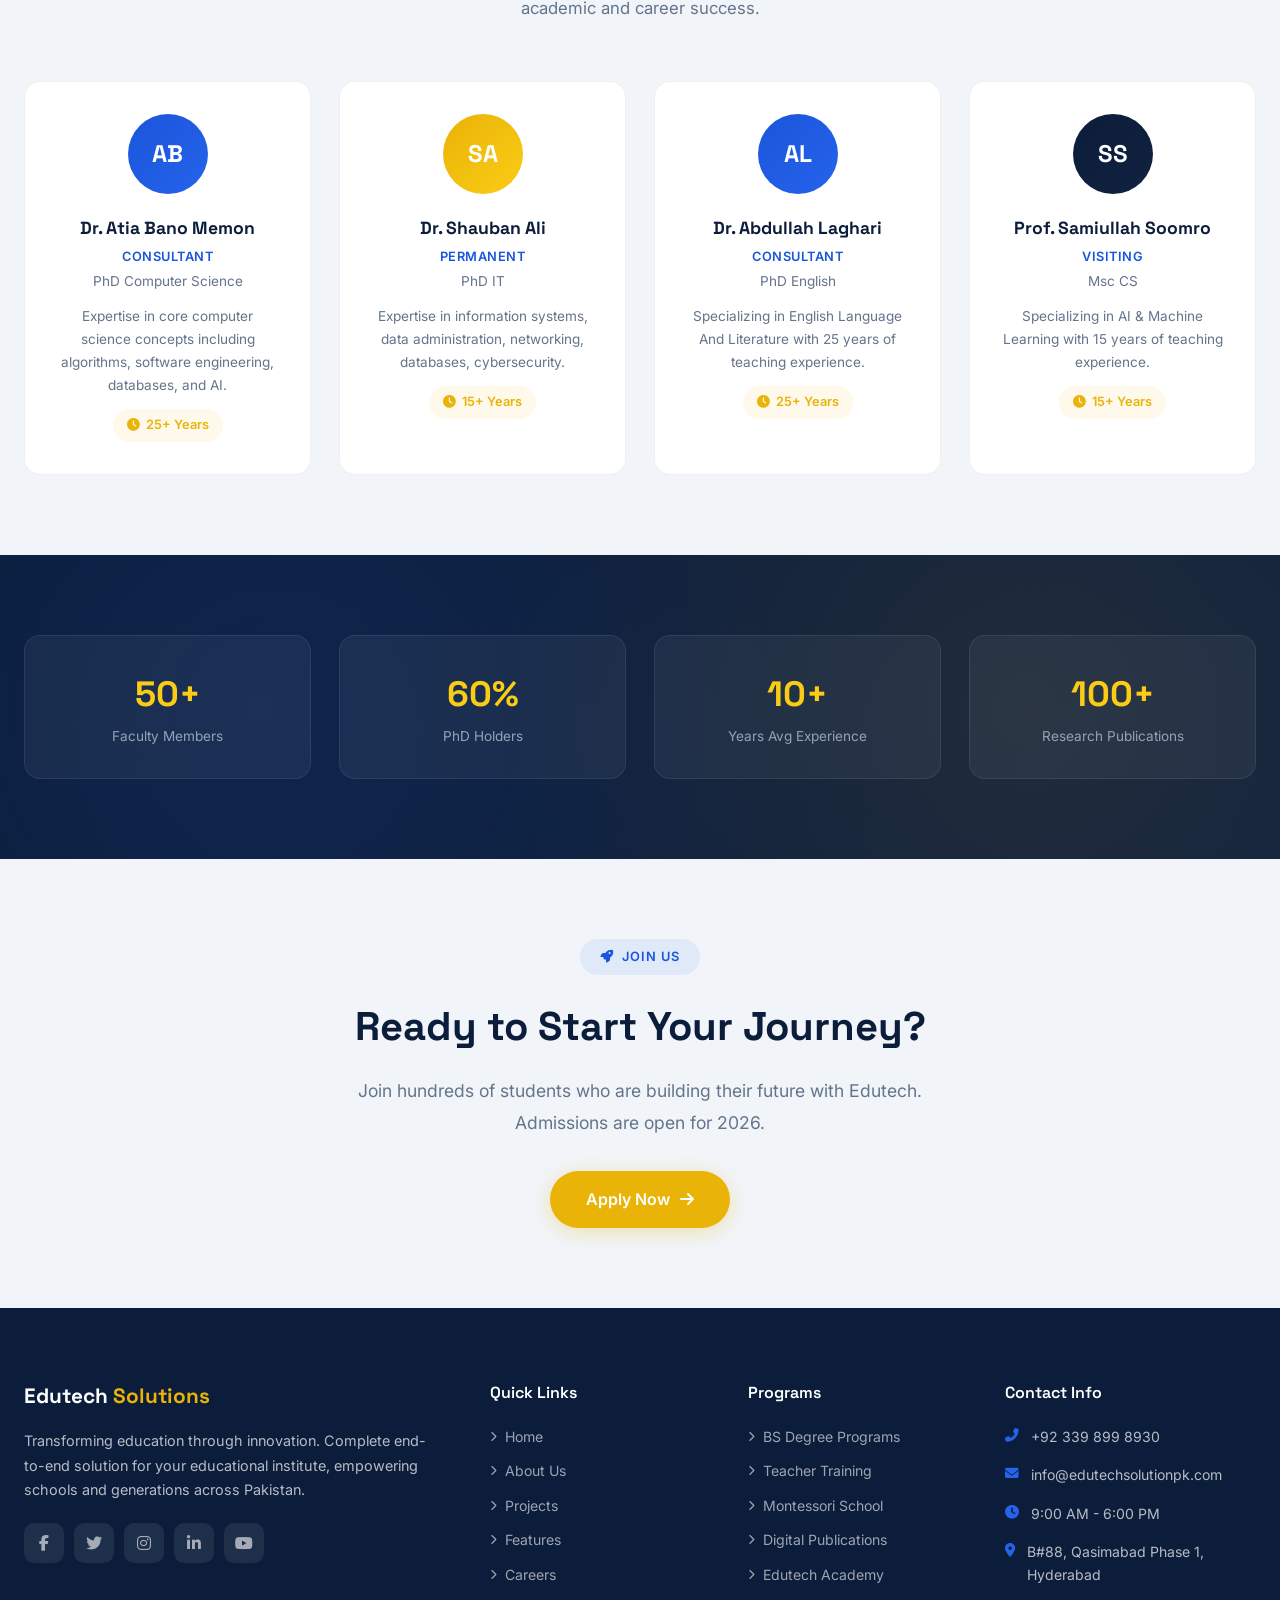
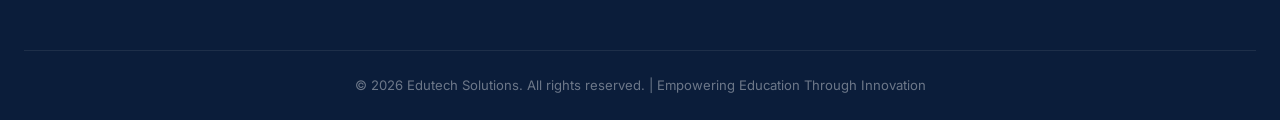
==== commit 11710c8a: "Added yellow Solutions to header across all pages" ====
--- a/apply.html
+++ b/apply.html
@@ -262,7 +262,7 @@
         <div class="container">
             <a href="index.html" class="logo">
                 <div class="logo-icon">E</div>
-                <span class="logo-text">Edutech Solutions</span>
+                <span class="logo-text">Edutech <span class="yellow">Solutions</span></span>
             </a>
             <ul class="nav-links" id="navLinks">
                 <li><a href="index.html">Home</a></li>
@@ -489,7 +489,7 @@
         <div class="container">
             <div class="footer-grid">
                 <div class="footer-brand">
-                    <span class="logo-text">Edutech Solutions</span>
+                    <span class="logo-text">Edutech <span class="yellow">Solutions</span></span>
                     <p>Transforming education through innovation. Complete end-to-end solution for your educational institute, empowering schools and generations across Pakistan.</p>
                     <div class="social-links">
                         <a href="#"><i class="fab fa-facebook-f"></i></a>
--- a/styles.css
+++ b/styles.css
@@ -53,6 +53,7 @@
     font-family: 'Space Grotesk', sans-serif; font-size: 1.4rem;
     font-weight: 700; color: var(--dark);
 }
+.logo-text .yellow { color: #eab308; }
 .nav-links { display: flex; align-items: center; gap: 8px; list-style: none; }
 .nav-links a {
     text-decoration: none; color: var(--dark); font-weight: 500;
